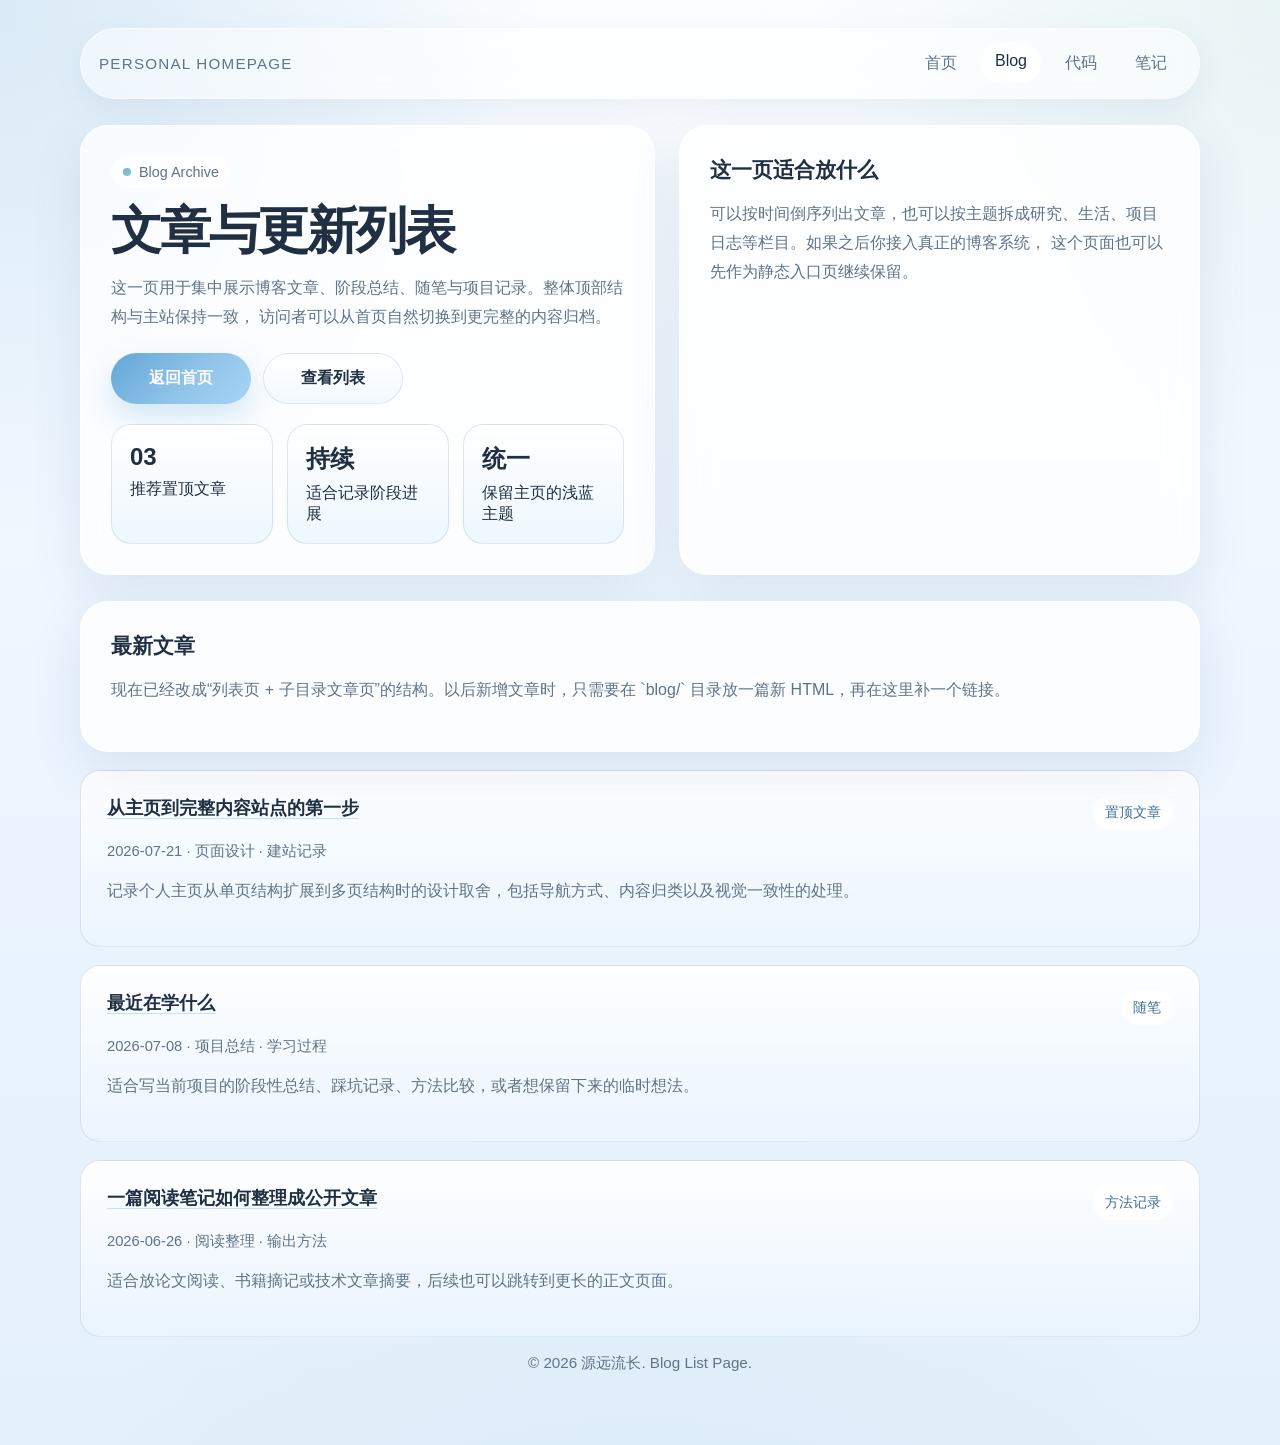
==== blog.html @ 057f9402 "模块加载" ====
<!doctype html>
<html lang="zh-CN">
<head>
  <meta charset="UTF-8">
  <meta name="viewport" content="width=device-width, initial-scale=1.0">
  <title>Blog | 源远流长</title>
  <style>
    :root {
      --bg: #eef6ff;
      --bg-soft: #f7fbff;
      --panel: rgba(255, 255, 255, 0.78);
      --panel-strong: rgba(255, 255, 255, 0.92);
      --text: #203042;
      --muted: #607387;
      --line: rgba(75, 112, 146, 0.16);
      --accent: #6eaedb;
      --accent-2: #95c8c6;
      --accent-3: #b7d9f4;
      --shadow: 0 18px 50px rgba(70, 103, 136, 0.12);
      --radius-xl: 28px;
      --radius-lg: 20px;
      --content-width: 1120px;
    }

    * { box-sizing: border-box; }
    body {
      margin: 0;
      font-family: "Segoe UI", "PingFang SC", "Hiragino Sans GB", "Microsoft YaHei", sans-serif;
      color: var(--text);
      background:
        radial-gradient(circle at top left, rgba(110, 174, 219, 0.24), transparent 28%),
        radial-gradient(circle at top right, rgba(149, 200, 198, 0.18), transparent 24%),
        radial-gradient(circle at 50% 120%, rgba(183, 217, 244, 0.24), transparent 34%),
        linear-gradient(180deg, #fbfdff 0%, #eef6ff 42%, #e4f0fb 100%);
      min-height: 100vh;
    }
    a { color: inherit; text-decoration: none; }
    .page {
      width: min(calc(100% - 32px), var(--content-width));
      margin: 0 auto;
      padding: 28px 0 56px;
    }
    .topbar {
      display: flex;
      align-items: center;
      justify-content: space-between;
      gap: 16px;
      margin-bottom: 26px;
      padding: 14px 18px;
      background: rgba(255, 255, 255, 0.5);
      border: 1px solid rgba(255, 255, 255, 0.55);
      border-radius: 999px;
      backdrop-filter: blur(14px);
      box-shadow: 0 10px 30px rgba(70, 103, 136, 0.08);
    }
    .brand {
      font-size: 0.95rem;
      letter-spacing: 0.08em;
      text-transform: uppercase;
      color: var(--muted);
    }
    .nav {
      display: flex;
      gap: 10px;
      flex-wrap: wrap;
    }
    .nav a {
      padding: 10px 14px;
      border-radius: 999px;
      color: var(--muted);
      transition: background-color 0.2s ease, color 0.2s ease, transform 0.2s ease;
    }
    .nav a:hover,
    .nav a.is-active {
      background: rgba(255, 255, 255, 0.78);
      color: var(--text);
      transform: translateY(-1px);
    }
    .card {
      background: var(--panel);
      border: 1px solid rgba(255, 255, 255, 0.72);
      border-radius: var(--radius-xl);
      box-shadow: var(--shadow);
      backdrop-filter: blur(16px);
    }
    .hero {
      display: grid;
      grid-template-columns: 1.05fr 0.95fr;
      gap: 24px;
      margin-bottom: 26px;
    }
    .intro,
    .panel {
      padding: 30px;
    }
    .eyebrow {
      display: inline-flex;
      align-items: center;
      gap: 8px;
      padding: 8px 12px;
      margin-bottom: 16px;
      border-radius: 999px;
      background: rgba(255, 255, 255, 0.68);
      color: var(--muted);
      font-size: 0.9rem;
    }
    .eyebrow::before {
      content: "";
      width: 8px;
      height: 8px;
      border-radius: 50%;
      background: linear-gradient(135deg, var(--accent), var(--accent-2));
    }
    h1 {
      margin: 0 0 12px;
      font-size: clamp(2rem, 4vw, 3.4rem);
      line-height: 1.05;
      letter-spacing: -0.04em;
    }
    .lead,
    .panel-text,
    .entry-meta,
    .entry-desc,
    .footer {
      color: var(--muted);
    }
    .lead,
    .panel-text,
    .entry-desc {
      line-height: 1.8;
    }
    .button-row {
      display: flex;
      gap: 12px;
      flex-wrap: wrap;
      margin-top: 22px;
    }
    .button {
      display: inline-flex;
      align-items: center;
      justify-content: center;
      min-width: 140px;
      padding: 14px 18px;
      border-radius: 999px;
      font-weight: 600;
      transition: transform 0.2s ease, box-shadow 0.2s ease;
    }
    .button:hover { transform: translateY(-2px); }
    .button.primary {
      color: #fffaf5;
      background: linear-gradient(135deg, #63a6d7, #8fc3ea 55%, #a8d6f3);
      box-shadow: 0 12px 30px rgba(110, 174, 219, 0.3);
    }
    .button.secondary {
      background: linear-gradient(180deg, rgba(255, 255, 255, 0.9), rgba(240, 248, 255, 0.88));
      border: 1px solid var(--line);
      color: var(--text);
    }
    .stats {
      display: grid;
      grid-template-columns: repeat(3, 1fr);
      gap: 14px;
      margin-top: 20px;
    }
    .stat {
      padding: 18px;
      border-radius: var(--radius-lg);
      background: linear-gradient(180deg, rgba(255, 255, 255, 0.94), rgba(236, 246, 255, 0.9));
      border: 1px solid var(--line);
    }
    .stat strong {
      display: block;
      margin-bottom: 8px;
      font-size: 1.5rem;
    }
    .list-section {
      display: grid;
      gap: 18px;
    }
    .section-title {
      margin: 0 0 4px;
      font-size: 1.3rem;
    }
    .entry-list {
      display: grid;
      gap: 18px;
    }
    .entry {
      padding: 24px 26px;
      border-radius: var(--radius-lg);
      background: linear-gradient(180deg, rgba(255, 255, 255, 0.92), rgba(235, 245, 255, 0.76));
      border: 1px solid var(--line);
      transition: transform 0.2s ease, box-shadow 0.2s ease, border-color 0.2s ease;
    }
    .entry:hover {
      transform: translateY(-3px);
      box-shadow: 0 16px 34px rgba(70, 103, 136, 0.12);
      border-color: rgba(110, 174, 219, 0.28);
    }
    .entry-top {
      display: flex;
      justify-content: space-between;
      gap: 16px;
      align-items: flex-start;
      margin-bottom: 12px;
    }
    .entry h2 {
      margin: 0;
      font-size: 1.15rem;
    }
    .entry h2 a {
      text-decoration: underline;
      text-decoration-color: rgba(110, 174, 219, 0.35);
      text-underline-offset: 4px;
    }
    .tag {
      display: inline-flex;
      padding: 8px 12px;
      border-radius: 999px;
      background: rgba(255, 255, 255, 0.86);
      color: #3f6f95;
      font-size: 0.88rem;
      white-space: nowrap;
    }
    .entry-meta {
      margin-bottom: 10px;
      font-size: 0.92rem;
    }
    .footer {
      margin-top: 16px;
      text-align: center;
      font-size: 0.95rem;
    }
    @media (max-width: 920px) {
      .hero { grid-template-columns: 1fr; }
      .stats { grid-template-columns: 1fr; }
    }
    @media (max-width: 640px) {
      .page { width: min(calc(100% - 20px), var(--content-width)); padding-top: 18px; padding-bottom: 40px; }
      .topbar { border-radius: 28px; padding: 16px; align-items: flex-start; flex-direction: column; }
      .intro, .panel, .entry { padding: 22px; }
      .entry-top { flex-direction: column; }
    }
  </style>
</head>
<body>
  <div class="page">
    <header class="topbar">
      <div class="brand">Personal Homepage</div>
      <nav class="nav">
        <a href="index.html">首页</a>
        <a href="blog.html" class="is-active">Blog</a>
        <a href="code.html">代码</a>
        <a href="notes.html">笔记</a>
      </nav>
    </header>

    <main>
      <section class="hero">
        <div class="card intro">
          <div class="eyebrow">Blog Archive</div>
          <h1>文章与更新列表</h1>
          <p class="lead">
            这一页用于集中展示博客文章、阶段总结、随笔与项目记录。整体顶部结构与主站保持一致，
            访问者可以从首页自然切换到更完整的内容归档。
          </p>
          <div class="button-row">
            <a class="button primary" href="index.html">返回首页</a>
            <a class="button secondary" href="#post-list">查看列表</a>
          </div>
          <div class="stats">
            <div class="stat">
              <strong>03</strong>
              <span>推荐置顶文章</span>
            </div>
            <div class="stat">
              <strong>持续</strong>
              <span>适合记录阶段进展</span>
            </div>
            <div class="stat">
              <strong>统一</strong>
              <span>保留主页的浅蓝主题</span>
            </div>
          </div>
        </div>

        <aside class="card panel">
          <h2 class="section-title">这一页适合放什么</h2>
          <p class="panel-text">
            可以按时间倒序列出文章，也可以按主题拆成研究、生活、项目日志等栏目。如果之后你接入真正的博客系统，
            这个页面也可以先作为静态入口页继续保留。
          </p>
        </aside>
      </section>

      <section class="list-section" id="post-list">
        <div class="card panel">
          <h2 class="section-title">最新文章</h2>
          <p class="panel-text">现在已经改成“列表页 + 子目录文章页”的结构。以后新增文章时，只需要在 `blog/` 目录放一篇新 HTML，再在这里补一个链接。</p>
        </div>

        <div class="entry-list">
          <article class="entry">
            <div class="entry-top">
              <h2><a href="blog/welcome-post.html">从主页到完整内容站点的第一步</a></h2>
              <span class="tag">置顶文章</span>
            </div>
            <div class="entry-meta">2026-07-21 · 页面设计 · 建站记录</div>
            <p class="entry-desc">
              记录个人主页从单页结构扩展到多页结构时的设计取舍，包括导航方式、内容归类以及视觉一致性的处理。
            </p>
          </article>

          <article class="entry">
            <div class="entry-top">
              <h2><a href="blog/study-log.html">最近在学什么</a></h2>
              <span class="tag">随笔</span>
            </div>
            <div class="entry-meta">2026-07-08 · 项目总结 · 学习过程</div>
            <p class="entry-desc">
              适合写当前项目的阶段性总结、踩坑记录、方法比较，或者想保留下来的临时想法。
            </p>
          </article>

          <article class="entry">
            <div class="entry-top">
              <h2><a href="blog/welcome-post.html">一篇阅读笔记如何整理成公开文章</a></h2>
              <span class="tag">方法记录</span>
            </div>
            <div class="entry-meta">2026-06-26 · 阅读整理 · 输出方法</div>
            <p class="entry-desc">
              适合放论文阅读、书籍摘记或技术文章摘要，后续也可以跳转到更长的正文页面。
            </p>
          </article>
        </div>
      </section>
    </main>

    <footer class="footer">
      <p>© 2026 源远流长. Blog List Page.</p>
    </footer>
  </div>
</body>
</html>
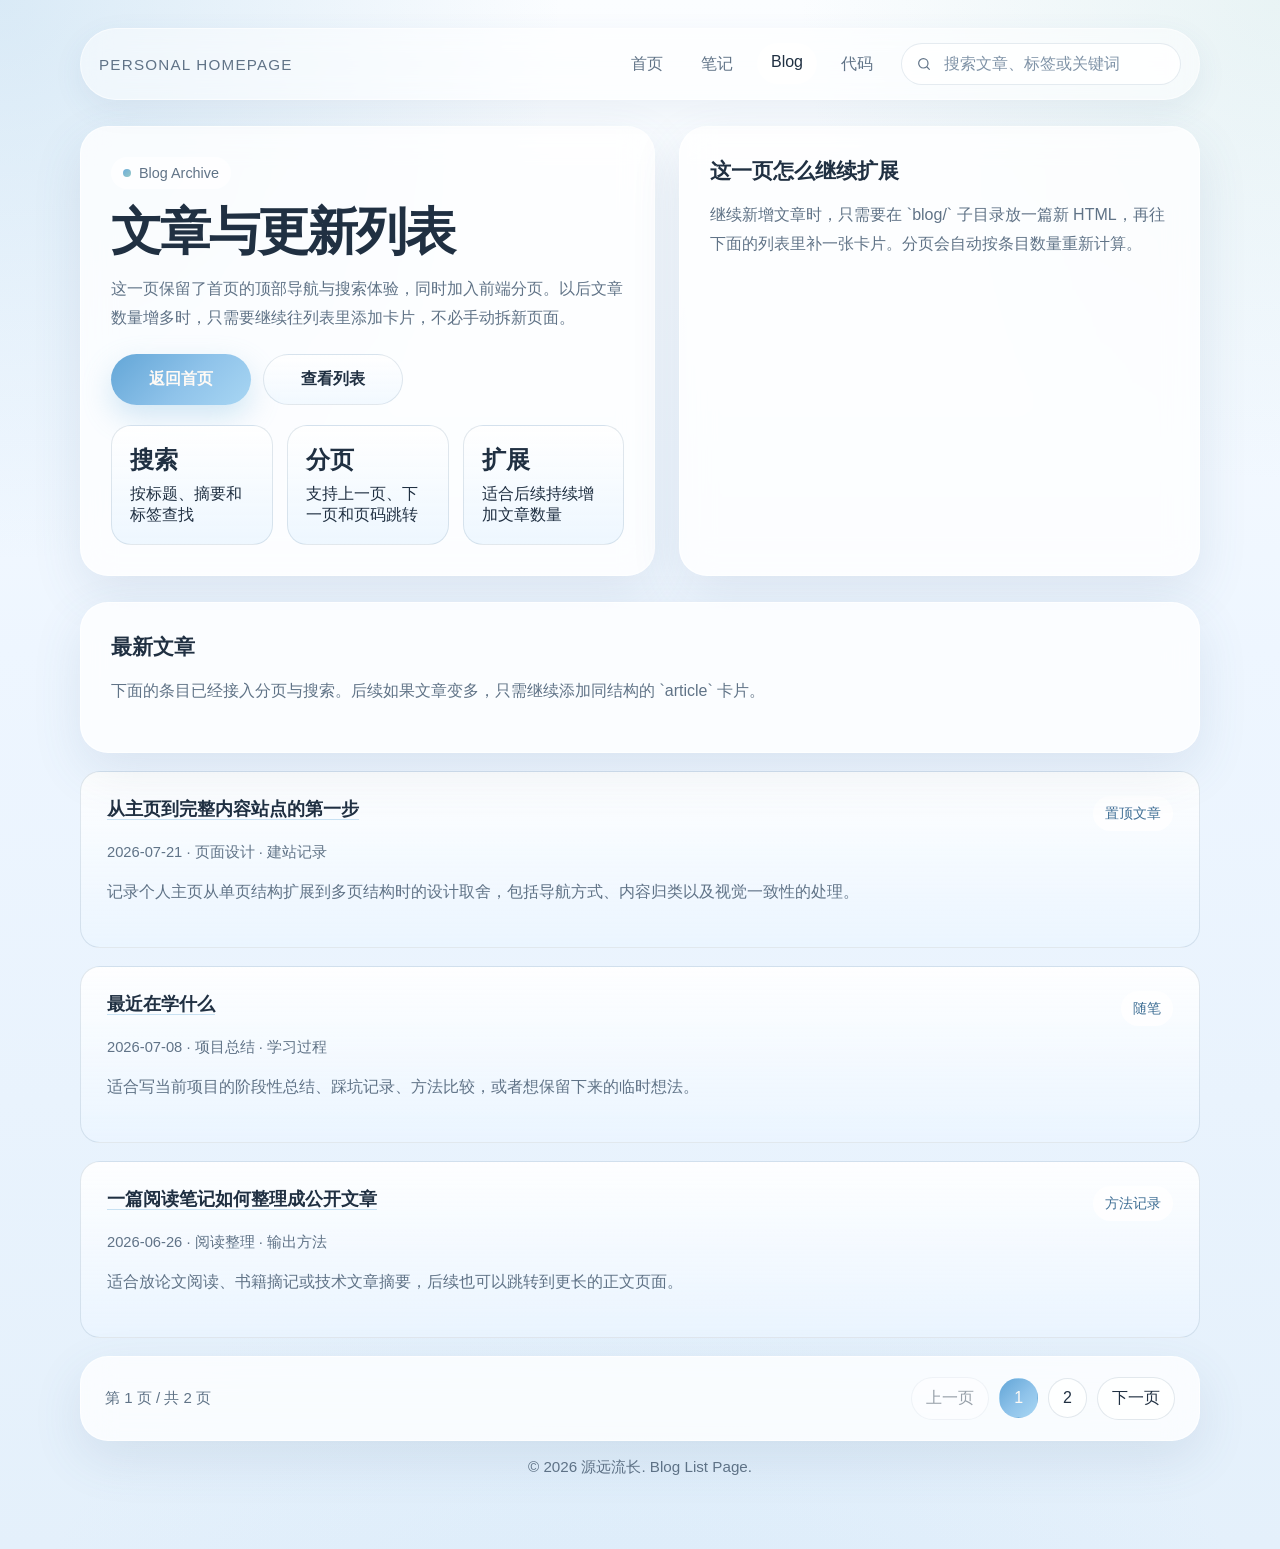
==== commit fdf01a60: "基本架构完成" ====
--- a/blog.html
+++ b/blog.html
@@ -19,10 +19,12 @@
       --shadow: 0 18px 50px rgba(70, 103, 136, 0.12);
       --radius-xl: 28px;
       --radius-lg: 20px;
+      --radius-md: 14px;
       --content-width: 1120px;
     }
 
     * { box-sizing: border-box; }
+
     body {
       margin: 0;
       font-family: "Segoe UI", "PingFang SC", "Hiragino Sans GB", "Microsoft YaHei", sans-serif;
@@ -34,13 +36,22 @@
         linear-gradient(180deg, #fbfdff 0%, #eef6ff 42%, #e4f0fb 100%);
       min-height: 100vh;
     }
-    a { color: inherit; text-decoration: none; }
+
+    a {
+      color: inherit;
+      text-decoration: none;
+    }
+
     .page {
       width: min(calc(100% - 32px), var(--content-width));
       margin: 0 auto;
       padding: 28px 0 56px;
     }
+
     .topbar {
+      position: relative;
+      z-index: 1000;
+      isolation: isolate;
       display: flex;
       align-items: center;
       justify-content: space-between;
@@ -53,29 +64,137 @@
       backdrop-filter: blur(14px);
       box-shadow: 0 10px 30px rgba(70, 103, 136, 0.08);
     }
+
+    .topbar-right {
+      display: flex;
+      align-items: center;
+      justify-content: flex-end;
+      gap: 14px;
+      flex: 1;
+    }
+
     .brand {
       font-size: 0.95rem;
       letter-spacing: 0.08em;
       text-transform: uppercase;
       color: var(--muted);
     }
+
     .nav {
       display: flex;
       gap: 10px;
       flex-wrap: wrap;
     }
+
     .nav a {
       padding: 10px 14px;
       border-radius: 999px;
       color: var(--muted);
       transition: background-color 0.2s ease, color 0.2s ease, transform 0.2s ease;
     }
+
     .nav a:hover,
     .nav a.is-active {
-      background: rgba(255, 255, 255, 0.78);
+      background: rgba(255, 255, 255, 0.72);
       color: var(--text);
       transform: translateY(-1px);
     }
+
+    .search-shell {
+      position: relative;
+      z-index: 1001;
+      width: min(280px, 100%);
+      flex: 0 1 280px;
+    }
+
+    .search-box {
+      display: flex;
+      align-items: center;
+      gap: 10px;
+      width: 100%;
+      padding: 10px 14px;
+      border-radius: 999px;
+      background: rgba(255, 255, 255, 0.82);
+      border: 1px solid rgba(75, 112, 146, 0.14);
+      box-shadow: inset 0 1px 0 rgba(255, 255, 255, 0.7);
+    }
+
+    .search-box svg {
+      width: 16px;
+      height: 16px;
+      color: var(--muted);
+      flex: 0 0 16px;
+    }
+
+    .search-input {
+      width: 100%;
+      border: 0;
+      outline: 0;
+      background: transparent;
+      color: var(--text);
+      font: inherit;
+    }
+
+    .search-input::placeholder {
+      color: #7f93a7;
+    }
+
+    .search-results {
+      position: absolute;
+      top: calc(100% + 10px);
+      right: 0;
+      width: 100%;
+      display: none;
+      padding: 10px;
+      border-radius: 20px;
+      background: rgba(255, 255, 255, 0.95);
+      border: 1px solid rgba(75, 112, 146, 0.14);
+      box-shadow: 0 18px 40px rgba(70, 103, 136, 0.14);
+      backdrop-filter: blur(18px);
+      z-index: 1002;
+    }
+
+    .search-results.is-visible {
+      display: grid;
+      gap: 8px;
+    }
+
+    .search-result-item {
+      display: block;
+      padding: 12px 14px;
+      border-radius: 16px;
+      background: linear-gradient(180deg, rgba(246, 250, 255, 0.96), rgba(235, 245, 255, 0.88));
+      border: 1px solid transparent;
+      transition: transform 0.2s ease, border-color 0.2s ease, box-shadow 0.2s ease;
+    }
+
+    .search-result-item:hover {
+      transform: translateY(-1px);
+      border-color: rgba(110, 174, 219, 0.28);
+      box-shadow: 0 12px 24px rgba(70, 103, 136, 0.1);
+    }
+
+    .search-result-title {
+      display: block;
+      margin-bottom: 4px;
+      font-weight: 600;
+    }
+
+    .search-result-text {
+      display: block;
+      color: var(--muted);
+      font-size: 0.9rem;
+      line-height: 1.6;
+    }
+
+    .search-empty {
+      padding: 12px 14px;
+      border-radius: 16px;
+      color: var(--muted);
+      background: rgba(244, 249, 255, 0.88);
+      font-size: 0.92rem;
+    }
+
     .card {
       background: var(--panel);
       border: 1px solid rgba(255, 255, 255, 0.72);
@@ -83,16 +202,19 @@
       box-shadow: var(--shadow);
       backdrop-filter: blur(16px);
     }
+
     .hero {
       display: grid;
       grid-template-columns: 1.05fr 0.95fr;
       gap: 24px;
       margin-bottom: 26px;
     }
+
     .intro,
     .panel {
       padding: 30px;
     }
+
     .eyebrow {
       display: inline-flex;
       align-items: center;
@@ -104,6 +226,7 @@
       color: var(--muted);
       font-size: 0.9rem;
     }
+
     .eyebrow::before {
       content: "";
       width: 8px;
@@ -111,30 +234,36 @@
       border-radius: 50%;
       background: linear-gradient(135deg, var(--accent), var(--accent-2));
     }
+
     h1 {
       margin: 0 0 12px;
       font-size: clamp(2rem, 4vw, 3.4rem);
       line-height: 1.05;
       letter-spacing: -0.04em;
     }
+
     .lead,
     .panel-text,
     .entry-meta,
     .entry-desc,
-    .footer {
+    .footer,
+    .page-status {
       color: var(--muted);
     }
+
     .lead,
     .panel-text,
     .entry-desc {
       line-height: 1.8;
     }
+
     .button-row {
       display: flex;
       gap: 12px;
       flex-wrap: wrap;
       margin-top: 22px;
     }
+
     .button {
       display: inline-flex;
       align-items: center;
@@ -145,46 +274,58 @@
       font-weight: 600;
       transition: transform 0.2s ease, box-shadow 0.2s ease;
     }
-    .button:hover { transform: translateY(-2px); }
+
+    .button:hover {
+      transform: translateY(-2px);
+    }
+
     .button.primary {
       color: #fffaf5;
       background: linear-gradient(135deg, #63a6d7, #8fc3ea 55%, #a8d6f3);
       box-shadow: 0 12px 30px rgba(110, 174, 219, 0.3);
     }
+
     .button.secondary {
       background: linear-gradient(180deg, rgba(255, 255, 255, 0.9), rgba(240, 248, 255, 0.88));
       border: 1px solid var(--line);
       color: var(--text);
     }
+
     .stats {
       display: grid;
       grid-template-columns: repeat(3, 1fr);
       gap: 14px;
       margin-top: 20px;
     }
+
     .stat {
       padding: 18px;
       border-radius: var(--radius-lg);
       background: linear-gradient(180deg, rgba(255, 255, 255, 0.94), rgba(236, 246, 255, 0.9));
       border: 1px solid var(--line);
     }
+
     .stat strong {
       display: block;
       margin-bottom: 8px;
       font-size: 1.5rem;
     }
+
     .list-section {
       display: grid;
       gap: 18px;
     }
+
     .section-title {
       margin: 0 0 4px;
       font-size: 1.3rem;
     }
+
     .entry-list {
       display: grid;
       gap: 18px;
     }
+
     .entry {
       padding: 24px 26px;
       border-radius: var(--radius-lg);
@@ -192,11 +333,13 @@
       border: 1px solid var(--line);
       transition: transform 0.2s ease, box-shadow 0.2s ease, border-color 0.2s ease;
     }
+
     .entry:hover {
       transform: translateY(-3px);
       box-shadow: 0 16px 34px rgba(70, 103, 136, 0.12);
       border-color: rgba(110, 174, 219, 0.28);
     }
+
     .entry-top {
       display: flex;
       justify-content: space-between;
@@ -204,15 +347,18 @@
       align-items: flex-start;
       margin-bottom: 12px;
     }
+
     .entry h2 {
       margin: 0;
       font-size: 1.15rem;
     }
+
     .entry h2 a {
       text-decoration: underline;
       text-decoration-color: rgba(110, 174, 219, 0.35);
       text-underline-offset: 4px;
     }
+
     .tag {
       display: inline-flex;
       padding: 8px 12px;
@@ -222,24 +368,124 @@
       font-size: 0.88rem;
       white-space: nowrap;
     }
+
     .entry-meta {
       margin-bottom: 10px;
       font-size: 0.92rem;
     }
+
+    .pagination {
+      display: flex;
+      align-items: center;
+      justify-content: space-between;
+      gap: 16px;
+      padding: 20px 24px;
+      flex-wrap: wrap;
+    }
+
+    .pagination-controls {
+      display: flex;
+      gap: 10px;
+      align-items: center;
+      flex-wrap: wrap;
+    }
+
+    .page-chip,
+    .page-next {
+      border: 1px solid var(--line);
+      background: rgba(255, 255, 255, 0.84);
+      color: var(--text);
+      padding: 10px 14px;
+      border-radius: 999px;
+      cursor: pointer;
+      font: inherit;
+      transition: transform 0.2s ease, box-shadow 0.2s ease, background-color 0.2s ease;
+    }
+
+    .page-chip:hover,
+    .page-next:hover {
+      transform: translateY(-1px);
+      box-shadow: 0 10px 24px rgba(70, 103, 136, 0.1);
+    }
+
+    .page-chip.is-active {
+      background: linear-gradient(135deg, #63a6d7, #8fc3ea 55%, #a8d6f3);
+      color: #fffaf5;
+      border-color: transparent;
+    }
+
+    .page-chip:disabled,
+    .page-next:disabled {
+      opacity: 0.45;
+      cursor: not-allowed;
+      transform: none;
+      box-shadow: none;
+    }
+
+    .page-status {
+      font-size: 0.94rem;
+    }
+
+    .search-target.is-highlighted {
+      scroll-margin-top: 96px;
+      box-shadow: 0 0 0 2px rgba(110, 174, 219, 0.25), var(--shadow);
+      transition: box-shadow 0.25s ease;
+    }
+
     .footer {
       margin-top: 16px;
       text-align: center;
       font-size: 0.95rem;
     }
-    @media (max-width: 920px) {
-      .hero { grid-template-columns: 1fr; }
-      .stats { grid-template-columns: 1fr; }
-    }
+
+    @media (max-width: 980px) {
+      .hero {
+        grid-template-columns: 1fr;
+      }
+
+      .stats {
+        grid-template-columns: 1fr;
+      }
+
+      .topbar-right {
+        width: 100%;
+        flex-direction: column;
+        align-items: stretch;
+      }
+
+      .search-shell {
+        width: 100%;
+        flex-basis: auto;
+      }
+    }
+
     @media (max-width: 640px) {
-      .page { width: min(calc(100% - 20px), var(--content-width)); padding-top: 18px; padding-bottom: 40px; }
-      .topbar { border-radius: 28px; padding: 16px; align-items: flex-start; flex-direction: column; }
-      .intro, .panel, .entry { padding: 22px; }
-      .entry-top { flex-direction: column; }
+      .page {
+        width: min(calc(100% - 20px), var(--content-width));
+        padding-top: 18px;
+        padding-bottom: 40px;
+      }
+
+      .topbar {
+        border-radius: 28px;
+        padding: 16px;
+        align-items: flex-start;
+        flex-direction: column;
+      }
+
+      .intro,
+      .panel,
+      .entry {
+        padding: 22px;
+      }
+
+      .entry-top {
+        flex-direction: column;
+      }
+
+      .pagination {
+        padding: 18px 20px;
+      }
     }
   </style>
 </head>
@@ -247,22 +493,33 @@
   <div class="page">
     <header class="topbar">
       <div class="brand">Personal Homepage</div>
-      <nav class="nav">
-        <a href="index.html">首页</a>
-        <a href="blog.html" class="is-active">Blog</a>
-        <a href="code.html">代码</a>
-        <a href="notes.html">笔记</a>
-      </nav>
+      <div class="topbar-right">
+        <nav class="nav">
+          <a href="index.html">首页</a>
+          <a href="notes.html">笔记</a>
+          <a href="blog.html" class="is-active">Blog</a>
+          <a href="code.html">代码</a>
+        </nav>
+        <div class="search-shell">
+          <label class="search-box" for="site-search">
+            <svg viewBox="0 0 24 24" aria-hidden="true" fill="none" stroke="currentColor" stroke-width="1.8" stroke-linecap="round" stroke-linejoin="round">
+              <circle cx="11" cy="11" r="7"></circle>
+              <path d="m20 20-3.5-3.5"></path>
+            </svg>
+            <input class="search-input" id="site-search" type="search" placeholder="搜索文章、标签或关键词">
+          </label>
+          <div class="search-results" id="search-results" aria-live="polite"></div>
+        </div>
+      </div>
     </header>
 
     <main>
       <section class="hero">
-        <div class="card intro">
+        <div class="card intro search-target" id="blog-overview" data-search-title="Blog 概览" data-search-text="博客 概览 文章 归档 分类 导航">
           <div class="eyebrow">Blog Archive</div>
           <h1>文章与更新列表</h1>
           <p class="lead">
-            这一页用于集中展示博客文章、阶段总结、随笔与项目记录。整体顶部结构与主站保持一致，
-            访问者可以从首页自然切换到更完整的内容归档。
+            这一页保留了首页的顶部导航与搜索体验，同时加入前端分页。以后文章数量增多时，只需要继续往列表里添加卡片，不必手动拆新页面。
           </p>
           <div class="button-row">
             <a class="button primary" href="index.html">返回首页</a>
@@ -270,37 +527,36 @@
           </div>
           <div class="stats">
             <div class="stat">
-              <strong>03</strong>
-              <span>推荐置顶文章</span>
+              <strong>搜索</strong>
+              <span>按标题、摘要和标签查找</span>
             </div>
             <div class="stat">
-              <strong>持续</strong>
-              <span>适合记录阶段进展</span>
+              <strong>分页</strong>
+              <span>支持上一页、下一页和页码跳转</span>
             </div>
             <div class="stat">
-              <strong>统一</strong>
-              <span>保留主页的浅蓝主题</span>
+              <strong>扩展</strong>
+              <span>适合后续持续增加文章数量</span>
             </div>
           </div>
         </div>
 
-        <aside class="card panel">
-          <h2 class="section-title">这一页适合放什么</h2>
+        <aside class="card panel search-target" id="blog-guide" data-search-title="Blog 使用说明" data-search-text="博客 使用说明 添加文章 子目录 blog">
+          <h2 class="section-title">这一页怎么继续扩展</h2>
           <p class="panel-text">
-            可以按时间倒序列出文章，也可以按主题拆成研究、生活、项目日志等栏目。如果之后你接入真正的博客系统，
-            这个页面也可以先作为静态入口页继续保留。
+            继续新增文章时，只需要在 `blog/` 子目录放一篇新 HTML，再往下面的列表里补一张卡片。分页会自动按条目数量重新计算。
           </p>
         </aside>
       </section>
 
       <section class="list-section" id="post-list">
-        <div class="card panel">
+        <div class="card panel search-target" id="post-archive" data-search-title="Blog 文章列表" data-search-text="文章列表 blog posts archive">
           <h2 class="section-title">最新文章</h2>
-          <p class="panel-text">现在已经改成“列表页 + 子目录文章页”的结构。以后新增文章时，只需要在 `blog/` 目录放一篇新 HTML，再在这里补一个链接。</p>
+          <p class="panel-text">下面的条目已经接入分页与搜索。后续如果文章变多，只需继续添加同结构的 `article` 卡片。</p>
         </div>
 
-        <div class="entry-list">
-          <article class="entry">
+        <div class="entry-list" id="paginated-list">
+          <article class="entry search-target" data-page-item data-search-title="从主页到完整内容站点的第一步" data-search-text="建站记录 页面设计 多页面结构 blog 文章" data-search-link="blog/welcome-post.html">
             <div class="entry-top">
               <h2><a href="blog/welcome-post.html">从主页到完整内容站点的第一步</a></h2>
               <span class="tag">置顶文章</span>
@@ -311,7 +567,7 @@
             </p>
           </article>
 
-          <article class="entry">
+          <article class="entry search-target" data-page-item data-search-title="最近在学什么" data-search-text="学习过程 随笔 项目总结 blog 文章" data-search-link="blog/study-log.html">
             <div class="entry-top">
               <h2><a href="blog/study-log.html">最近在学什么</a></h2>
               <span class="tag">随笔</span>
@@ -322,7 +578,7 @@
             </p>
           </article>
 
-          <article class="entry">
+          <article class="entry search-target" data-page-item data-search-title="一篇阅读笔记如何整理成公开文章" data-search-text="阅读整理 输出方法 公开文章 blog 笔记" data-search-link="blog/welcome-post.html">
             <div class="entry-top">
               <h2><a href="blog/welcome-post.html">一篇阅读笔记如何整理成公开文章</a></h2>
               <span class="tag">方法记录</span>
@@ -332,6 +588,37 @@
               适合放论文阅读、书籍摘记或技术文章摘要，后续也可以跳转到更长的正文页面。
             </p>
           </article>
+
+          <article class="entry search-target" data-page-item data-search-title="博客结构维护清单" data-search-text="博客结构 维护清单 页面组织 列表归档" data-search-link="blog/study-log.html">
+            <div class="entry-top">
+              <h2><a href="blog/study-log.html">博客结构维护清单</a></h2>
+              <span class="tag">维护</span>
+            </div>
+            <div class="entry-meta">2026-06-12 · 归档维护 · 结构整理</div>
+            <p class="entry-desc">
+              适合记录目录约定、命名方式和文章更新流程，方便你以后维护越来越多的页面内容。
+            </p>
+          </article>
+
+          <article class="entry search-target" data-page-item data-search-title="阶段性输出如何整理成 Blog" data-search-text="阶段总结 输出 blog 列表 摘要" data-search-link="blog/welcome-post.html">
+            <div class="entry-top">
+              <h2><a href="blog/welcome-post.html">阶段性输出如何整理成 Blog</a></h2>
+              <span class="tag">整理方法</span>
+            </div>
+            <div class="entry-meta">2026-05-28 · 经验整理 · 输出习惯</div>
+            <p class="entry-desc">
+              当内容越来越多时，先写摘要、再补正文链接，会让归档页可读性更稳定，也更适合搜索定位。
+            </p>
+          </article>
+        </div>
+
+        <div class="card pagination" id="pagination">
+          <div class="page-status" id="page-status">第 1 页</div>
+          <div class="pagination-controls">
+            <button class="page-next" id="prev-page" type="button">上一页</button>
+            <div id="page-numbers" class="pagination-controls"></div>
+            <button class="page-next" id="next-page" type="button">下一页</button>
+          </div>
         </div>
       </section>
     </main>
@@ -340,5 +627,135 @@
       <p>© 2026 源远流长. Blog List Page.</p>
     </footer>
   </div>
+
+  <script>
+    const searchInput = document.getElementById("site-search");
+    const searchResults = document.getElementById("search-results");
+    const searchTargets = Array.from(document.querySelectorAll("[data-search-title]"));
+
+    function clearHighlights() {
+      document.querySelectorAll(".search-target.is-highlighted").forEach((item) => {
+        item.classList.remove("is-highlighted");
+      });
+    }
+
+    function openSearchResults(items, keyword) {
+      if (!keyword) {
+        searchResults.classList.remove("is-visible");
+        searchResults.innerHTML = "";
+        return;
+      }
+
+      if (!items.length) {
+        searchResults.innerHTML = '<div class="search-empty">没有找到相关内容，可以试试“文章”“归档”“整理”等关键词。</div>';
+        searchResults.classList.add("is-visible");
+        return;
+      }
+
+      searchResults.innerHTML = items.map((item) => `
+        <a class="search-result-item" href="${item.link || `#${item.id}`}" data-target="${item.id || ""}" data-link="${item.link || ""}">
+          <span class="search-result-title">${item.title}</span>
+          <span class="search-result-text">${item.text}</span>
+        </a>
+      `).join("");
+      searchResults.classList.add("is-visible");
+    }
+
+    const searchIndex = searchTargets.map((node, index) => ({
+      id: node.id || `search-item-${index}`,
+      title: node.dataset.searchTitle || "页面内容",
+      text: node.dataset.searchText || node.textContent.replace(/\s+/g, " ").trim().slice(0, 80),
+      link: node.dataset.searchLink || "",
+      node
+    }));
+
+    if (searchInput && searchResults) {
+      searchInput.addEventListener("input", (event) => {
+        const keyword = event.target.value.trim().toLowerCase();
+        clearHighlights();
+
+        if (!keyword) {
+          openSearchResults([], "");
+          return;
+        }
+
+        const matches = searchIndex.filter((item) => {
+          const haystack = `${item.title} ${item.text}`.toLowerCase();
+          return haystack.includes(keyword);
+        }).slice(0, 8);
+
+        openSearchResults(matches, keyword);
+      });
+
+      searchResults.addEventListener("click", (event) => {
+        const target = event.target.closest(".search-result-item");
+        if (!target) return;
+
+        const href = target.getAttribute("data-link");
+        if (href) {
+          return;
+        }
+
+        event.preventDefault();
+        const id = target.dataset.target;
+        const node = document.getElementById(id);
+        if (!node) return;
+
+        clearHighlights();
+        node.classList.add("is-highlighted");
+        node.scrollIntoView({ behavior: "smooth", block: "start" });
+        searchResults.classList.remove("is-visible");
+
+        window.setTimeout(() => {
+          node.classList.remove("is-highlighted");
+        }, 2200);
+      });
+
+      document.addEventListener("click", (event) => {
+        if (!event.target.closest(".search-shell")) {
+          searchResults.classList.remove("is-visible");
+        }
+      });
+    }
+
+    const itemsPerPage = 3;
+    const pageItems = Array.from(document.querySelectorAll("[data-page-item]"));
+    const prevPageButton = document.getElementById("prev-page");
+    const nextPageButton = document.getElementById("next-page");
+    const pageNumbers = document.getElementById("page-numbers");
+    const pageStatus = document.getElementById("page-status");
+    let currentPage = 1;
+    const totalPages = Math.max(1, Math.ceil(pageItems.length / itemsPerPage));
+
+    function renderPage(page) {
+      currentPage = Math.min(Math.max(page, 1), totalPages);
+
+      pageItems.forEach((item, index) => {
+        const start = (currentPage - 1) * itemsPerPage;
+        const end = start + itemsPerPage;
+        item.style.display = index >= start && index < end ? "" : "none";
+      });
+
+      pageNumbers.innerHTML = "";
+      for (let i = 1; i <= totalPages; i += 1) {
+        const button = document.createElement("button");
+        button.type = "button";
+        button.className = `page-chip${i === currentPage ? " is-active" : ""}`;
+        button.textContent = i;
+        button.addEventListener("click", () => renderPage(i));
+        pageNumbers.appendChild(button);
+      }
+
+      prevPageButton.disabled = currentPage === 1;
+      nextPageButton.disabled = currentPage === totalPages;
+      pageStatus.textContent = `第 ${currentPage} 页 / 共 ${totalPages} 页`;
+    }
+
+    if (prevPageButton && nextPageButton && pageNumbers && pageStatus) {
+      prevPageButton.addEventListener("click", () => renderPage(currentPage - 1));
+      nextPageButton.addEventListener("click", () => renderPage(currentPage + 1));
+      renderPage(1);
+    }
+  </script>
 </body>
 </html>
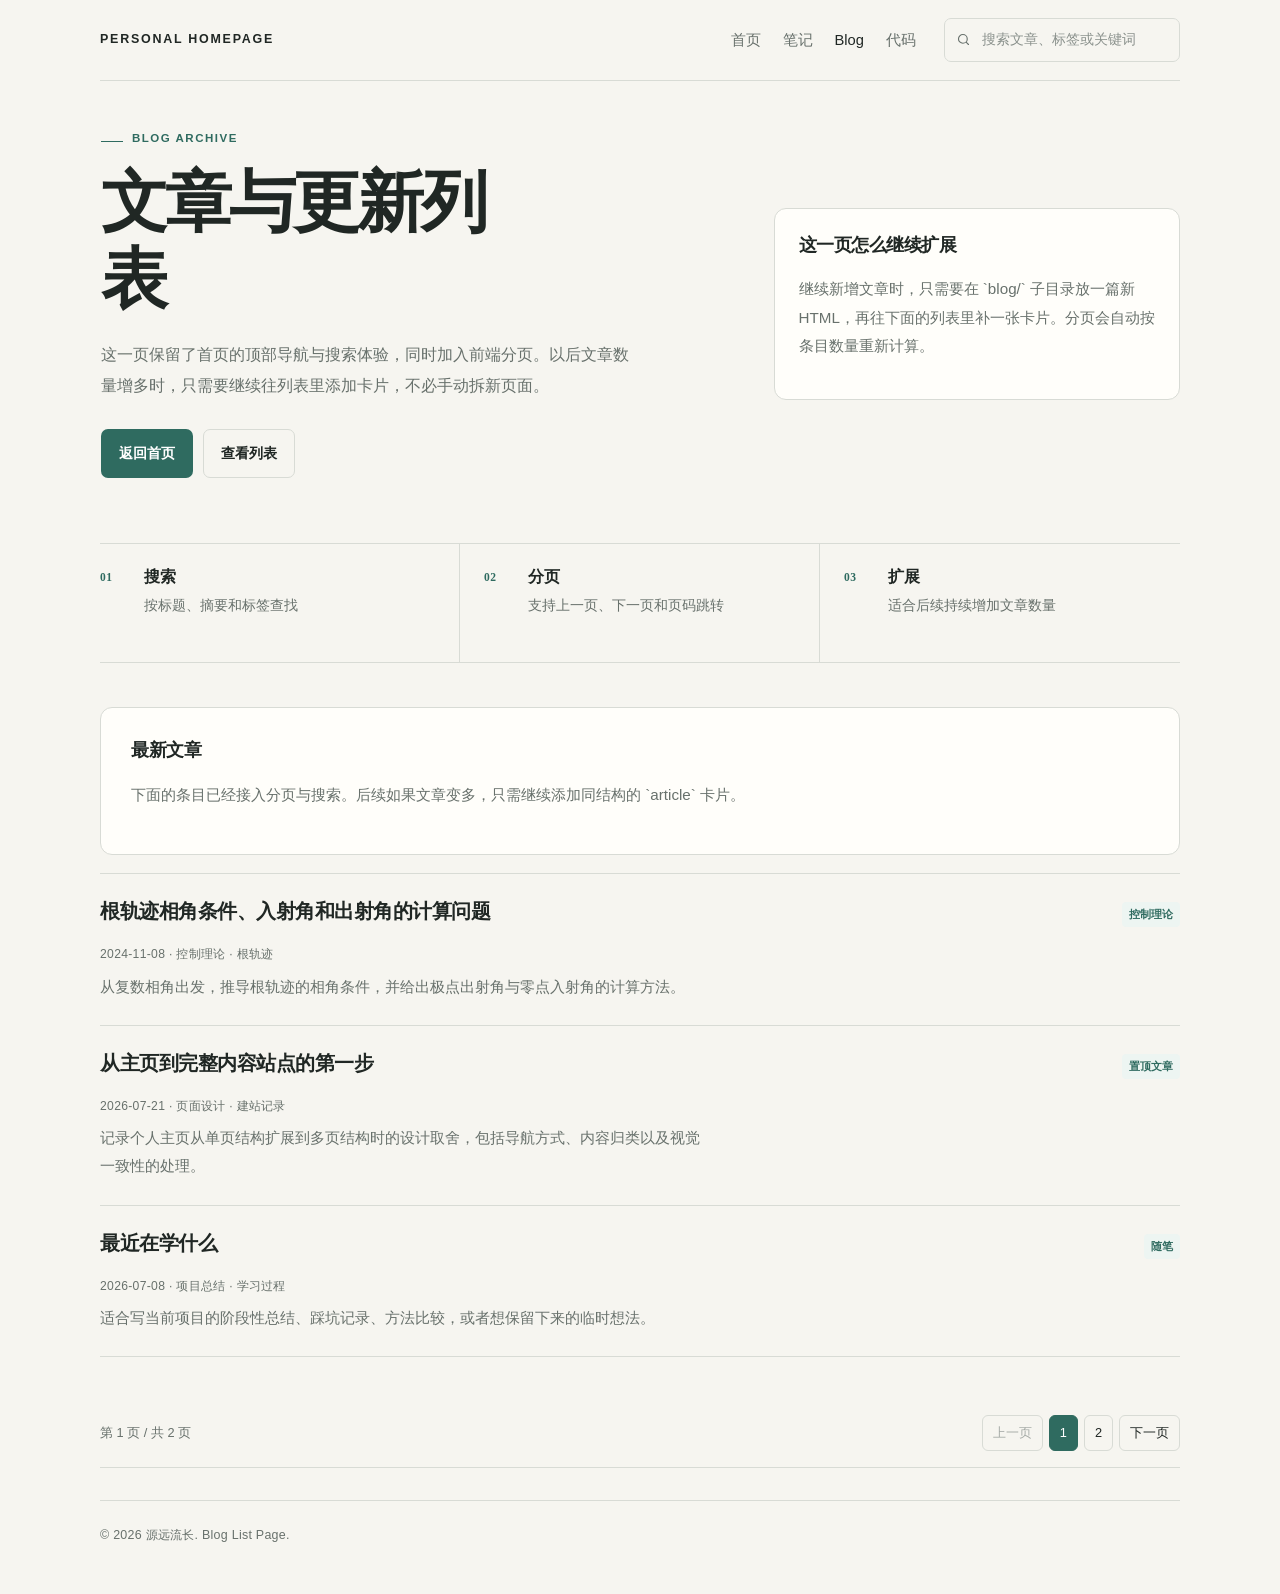
==== commit a255d3cb: "feat: redesign site and add control theory article" ====
--- a/blog.html
+++ b/blog.html
@@ -488,6 +488,7 @@
       }
     }
   </style>
+  <link rel="stylesheet" href="simple.css?v=20261027-16">
 </head>
 <body>
   <div class="page">
@@ -525,20 +526,6 @@
             <a class="button primary" href="index.html">返回首页</a>
             <a class="button secondary" href="#post-list">查看列表</a>
           </div>
-          <div class="stats">
-            <div class="stat">
-              <strong>搜索</strong>
-              <span>按标题、摘要和标签查找</span>
-            </div>
-            <div class="stat">
-              <strong>分页</strong>
-              <span>支持上一页、下一页和页码跳转</span>
-            </div>
-            <div class="stat">
-              <strong>扩展</strong>
-              <span>适合后续持续增加文章数量</span>
-            </div>
-          </div>
         </div>
 
         <aside class="card panel search-target" id="blog-guide" data-search-title="Blog 使用说明" data-search-text="博客 使用说明 添加文章 子目录 blog">
@@ -549,6 +536,30 @@
         </aside>
       </section>
 
+      <section class="stats" aria-label="博客功能">
+        <div class="stat">
+          <span class="stat-index" aria-hidden="true">01</span>
+          <div class="stat-copy">
+            <strong>搜索</strong>
+            <span>按标题、摘要和标签查找</span>
+          </div>
+        </div>
+        <div class="stat">
+          <span class="stat-index" aria-hidden="true">02</span>
+          <div class="stat-copy">
+            <strong>分页</strong>
+            <span>支持上一页、下一页和页码跳转</span>
+          </div>
+        </div>
+        <div class="stat">
+          <span class="stat-index" aria-hidden="true">03</span>
+          <div class="stat-copy">
+            <strong>扩展</strong>
+            <span>适合后续持续增加文章数量</span>
+          </div>
+        </div>
+      </section>
+
       <section class="list-section" id="post-list">
         <div class="card panel search-target" id="post-archive" data-search-title="Blog 文章列表" data-search-text="文章列表 blog posts archive">
           <h2 class="section-title">最新文章</h2>
@@ -556,6 +567,17 @@
         </div>
 
         <div class="entry-list" id="paginated-list">
+          <article class="entry search-target" data-page-item data-search-title="根轨迹相角条件、入射角和出射角的计算问题" data-search-text="控制理论 根轨迹 相角条件 入射角 出射角 复数 零点 极点" data-search-link="blog/root-locus-angle-condition.html">
+            <div class="entry-top">
+              <h2><a href="blog/root-locus-angle-condition.html">根轨迹相角条件、入射角和出射角的计算问题</a></h2>
+              <span class="tag">控制理论</span>
+            </div>
+            <div class="entry-meta">2024-11-08 · 控制理论 · 根轨迹</div>
+            <p class="entry-desc">
+              从复数相角出发，推导根轨迹的相角条件，并给出极点出射角与零点入射角的计算方法。
+            </p>
+          </article>
+
           <article class="entry search-target" data-page-item data-search-title="从主页到完整内容站点的第一步" data-search-text="建站记录 页面设计 多页面结构 blog 文章" data-search-link="blog/welcome-post.html">
             <div class="entry-top">
               <h2><a href="blog/welcome-post.html">从主页到完整内容站点的第一步</a></h2>
--- a/simple.css
+++ b/simple.css
@@ -0,0 +1,1701 @@
+/*
+ * Minimal editorial theme
+ * A quieter visual layer shared by every page in the site.
+ */
+
+:root {
+  --bg: #f6f5f0;
+  --bg-soft: #efeee8;
+  --panel: #fffefa;
+  --panel-strong: #fffefa;
+  --text: #202724;
+  --muted: #68716c;
+  --line: #d8dbd5;
+  --accent: #2f6b60;
+  --accent-2: #2f6b60;
+  --accent-3: #dce9e5;
+  --accent-4: #edf5f2;
+  --shadow: none;
+  --radius-xl: 12px;
+  --radius-lg: 10px;
+  --radius-md: 8px;
+  --content-width: 1080px;
+  --serif: "Noto Serif SC", "Songti SC", "STSong", "SimSun", serif;
+  --sans: "Inter", "Segoe UI", "PingFang SC", "Hiragino Sans GB", "Microsoft YaHei", sans-serif;
+}
+
+*,
+*::before,
+*::after {
+  box-sizing: border-box;
+}
+
+html {
+  background: var(--bg);
+  scroll-padding-top: 96px;
+}
+
+body {
+  margin: 0;
+  color: var(--text);
+  background: var(--bg);
+  font-family: var(--sans);
+  line-height: 1.7;
+  text-rendering: optimizeLegibility;
+  -webkit-font-smoothing: antialiased;
+}
+
+a {
+  color: inherit;
+  text-decoration: none;
+}
+
+a:focus-visible,
+button:focus-visible,
+input:focus-visible {
+  outline: 2px solid var(--accent);
+  outline-offset: 3px;
+}
+
+::selection {
+  color: var(--text);
+  background: #cfe2dc;
+}
+
+.page {
+  width: min(calc(100% - 48px), var(--content-width));
+  margin: 0 auto;
+  padding: 0 0 48px;
+}
+
+.topbar {
+  position: sticky;
+  top: 0;
+  z-index: 50;
+  display: flex;
+  align-items: center;
+  justify-content: space-between;
+  gap: 28px;
+  margin: 0 0 48px;
+  padding: 18px 0;
+  background: rgba(246, 245, 240, 0.92);
+  border: 0;
+  border-bottom: 1px solid var(--line);
+  border-radius: 0;
+  box-shadow: none;
+  backdrop-filter: blur(16px);
+}
+
+.brand {
+  flex: 0 0 auto;
+  color: var(--text);
+  font-size: 0.78rem;
+  font-weight: 700;
+  letter-spacing: 0.14em;
+}
+
+.topbar-right {
+  display: flex;
+  align-items: center;
+  justify-content: flex-end;
+  flex: 1;
+  min-width: 0;
+  gap: 28px;
+}
+
+.nav {
+  display: flex;
+  align-items: center;
+  gap: 22px;
+  flex-wrap: nowrap;
+}
+
+.nav a {
+  padding: 6px 0;
+  border-bottom: 0;
+  border-radius: 0;
+  color: var(--muted);
+  font-size: 0.92rem;
+  line-height: 1.4;
+  white-space: nowrap;
+  transition: color 160ms ease;
+}
+
+.nav a:hover,
+.nav a.is-active {
+  color: var(--text);
+  background: transparent;
+  transform: none;
+}
+
+.search-shell {
+  position: relative;
+  z-index: 51;
+  flex: 0 1 236px;
+  flex-basis: 236px;
+  width: min(236px, 100%);
+}
+
+.search-box {
+  display: flex;
+  align-items: center;
+  gap: 9px;
+  width: 100%;
+  padding: 8px 11px;
+  background: transparent;
+  border: 1px solid var(--line);
+  border-radius: 7px;
+  box-shadow: none;
+  transition: border-color 160ms ease, background-color 160ms ease;
+}
+
+.search-box:focus-within {
+  background: var(--panel);
+  border-color: var(--accent);
+}
+
+.search-box svg {
+  width: 15px;
+  height: 15px;
+  flex-basis: 15px;
+  color: var(--muted);
+}
+
+.search-input {
+  width: 100%;
+  min-width: 0;
+  border: 0;
+  outline: 0;
+  background: transparent;
+  color: var(--text);
+  font: inherit;
+  font-size: 0.88rem;
+}
+
+.search-input::placeholder {
+  color: #8a918c;
+}
+
+.search-results {
+  position: absolute;
+  top: calc(100% + 8px);
+  right: 0;
+  z-index: 52;
+  display: none;
+  width: 100%;
+  gap: 0;
+  padding: 6px;
+  background: var(--panel);
+  border: 1px solid var(--line);
+  border-radius: 9px;
+  box-shadow: 0 18px 50px rgba(32, 39, 36, 0.1);
+  backdrop-filter: none;
+}
+
+.search-results.is-visible {
+  display: grid;
+  gap: 0;
+}
+
+.search-result-item {
+  padding: 11px 12px;
+  background: transparent;
+  border: 0;
+  border-radius: 5px;
+  transition: background-color 150ms ease;
+}
+
+.search-result-item:hover {
+  background: var(--accent-4);
+  border-color: transparent;
+  box-shadow: none;
+  transform: none;
+}
+
+.search-result-title {
+  color: var(--text);
+  font-size: 0.9rem;
+  font-weight: 600;
+}
+
+.search-result-text {
+  color: var(--muted);
+  font-size: 0.82rem;
+  line-height: 1.55;
+}
+
+.search-empty {
+  padding: 12px;
+  background: var(--bg-soft);
+  border-radius: 5px;
+  color: var(--muted);
+  font-size: 0.86rem;
+}
+
+.card {
+  background: var(--panel);
+  border: 1px solid var(--line);
+  border-radius: var(--radius-xl);
+  box-shadow: none;
+  backdrop-filter: none;
+}
+
+.card + .card {
+  margin-top: 20px;
+}
+
+.hero > .card + .card,
+.profile-grid > .card + .card {
+  margin-top: 0;
+}
+
+.hero {
+  grid-template-columns: minmax(0, 1.08fr) minmax(280px, 0.72fr);
+  gap: 64px;
+  margin-bottom: 64px;
+  align-items: center;
+}
+
+.hero > .intro,
+.hero > .visual {
+  padding: 0;
+  overflow: visible;
+  background: transparent;
+  border-color: transparent;
+  border-radius: 0;
+  box-shadow: none;
+}
+
+.hero > .panel {
+  padding: 24px;
+  background: var(--panel);
+  border-color: var(--line);
+}
+
+.home-hero {
+  display: grid;
+  grid-template-columns: minmax(0, 1fr) 310px;
+  gap: 72px;
+  align-items: center;
+  margin: 0 0 48px;
+  padding: 18px 0 48px;
+  border-bottom: 1px solid var(--line);
+}
+
+.home-hero h1 {
+  max-width: none;
+  margin-bottom: 26px;
+  font-size: clamp(3rem, 6vw, 5.1rem);
+  line-height: 1.08;
+}
+
+.hero-title-line {
+  display: block;
+  color: var(--accent);
+}
+
+.home-hero .subtitle {
+  max-width: 48ch;
+  margin-bottom: 30px;
+}
+
+.home-hero-aside {
+  padding-left: 32px;
+  border-left: 1px solid var(--line);
+}
+
+.home-aside-label {
+  margin: 0 0 12px;
+  color: var(--muted);
+  font-size: 0.7rem;
+  font-weight: 700;
+  letter-spacing: 0.13em;
+}
+
+.home-hero .meta {
+  display: grid;
+  grid-template-columns: 1fr;
+  gap: 0;
+  margin: 0;
+}
+
+.home-hero .contact-button {
+  min-width: 0;
+  padding: 14px 0;
+  background: transparent;
+  border-width: 1px 0 0;
+  border-color: var(--line);
+  border-radius: 0;
+}
+
+.home-hero .contact-button:last-child {
+  border-bottom: 1px solid var(--line);
+}
+
+.home-hero .contact-button:hover {
+  padding-left: 4px;
+  background: transparent;
+  border-color: var(--line);
+}
+
+.home-hero .contact-icon-wrap {
+  width: 30px;
+  height: 30px;
+  flex-basis: 30px;
+  background: transparent;
+}
+
+.home-hero .contact-text {
+  white-space: normal;
+}
+
+.intro::after {
+  display: none;
+}
+
+.eyebrow {
+  display: flex;
+  gap: 9px;
+  margin: 0 0 18px;
+  padding: 0;
+  background: transparent;
+  color: var(--accent);
+  font-size: 0.72rem;
+  font-weight: 700;
+  letter-spacing: 0.13em;
+  line-height: 1.4;
+  text-transform: uppercase;
+}
+
+.eyebrow::before {
+  width: 22px;
+  height: 1px;
+  margin-top: 0.55em;
+  border-radius: 0;
+  background: var(--accent);
+}
+
+h1,
+.intro > h2 {
+  max-width: 13ch;
+  margin: 0 0 22px;
+  color: var(--text);
+  font-family: var(--serif);
+  font-size: clamp(2.45rem, 5.2vw, 4.2rem);
+  font-weight: 600;
+  line-height: 1.16;
+  letter-spacing: -0.045em;
+}
+
+h2 {
+  color: var(--text);
+  font-weight: 650;
+  line-height: 1.35;
+  letter-spacing: -0.025em;
+}
+
+.subtitle,
+.lead {
+  max-width: 60ch;
+  margin: 0 0 28px;
+  color: var(--muted);
+  font-size: 1rem;
+  line-height: 1.9;
+}
+
+.intro .meta {
+  grid-template-columns: repeat(3, minmax(0, 1fr));
+  gap: 10px;
+  margin-bottom: 24px;
+}
+
+.contact-button {
+  gap: 11px;
+  padding: 13px;
+  background: transparent;
+  border: 1px solid var(--line);
+  border-radius: 8px;
+  box-shadow: none;
+  transition: background-color 160ms ease, border-color 160ms ease;
+}
+
+.contact-button:hover {
+  background: var(--panel);
+  border-color: var(--accent);
+  box-shadow: none;
+  transform: none;
+}
+
+.contact-button::after,
+.social-link::after {
+  display: none;
+}
+
+.contact-icon-wrap {
+  width: 34px;
+  height: 34px;
+  flex-basis: 34px;
+  background: var(--accent-4);
+  border-radius: 6px;
+  color: var(--accent);
+}
+
+.contact-button .button-icon {
+  width: 17px;
+  height: 17px;
+  flex-basis: 17px;
+}
+
+.contact-label {
+  color: var(--muted);
+  font-size: 0.68rem;
+  letter-spacing: 0.11em;
+}
+
+.contact-text {
+  overflow: hidden;
+  font-size: 0.86rem;
+  font-weight: 600;
+  text-overflow: ellipsis;
+  white-space: nowrap;
+}
+
+.actions,
+.button-row {
+  gap: 10px;
+}
+
+.button {
+  min-width: auto;
+  padding: 11px 17px;
+  border: 1px solid transparent;
+  border-radius: 7px;
+  font-size: 0.9rem;
+  font-weight: 600;
+  transition: background-color 160ms ease, border-color 160ms ease, color 160ms ease;
+}
+
+.button:hover {
+  box-shadow: none;
+  transform: none;
+}
+
+.button.primary {
+  color: #fff;
+  background: var(--accent);
+  box-shadow: none;
+}
+
+.button.primary:hover {
+  background: #24564d;
+}
+
+.button.secondary {
+  color: var(--text);
+  background: transparent;
+  border-color: var(--line);
+}
+
+.button.secondary:hover {
+  background: var(--panel);
+  border-color: var(--text);
+}
+
+.profile-grid {
+  grid-template-columns: 280px minmax(0, 1fr);
+  gap: 24px;
+  margin-bottom: 24px;
+}
+
+.profile-card,
+.about-card,
+.links-card {
+  padding: 28px;
+}
+
+.profile-card {
+  background: var(--bg-soft);
+}
+
+.avatar-wrap {
+  justify-content: flex-start;
+  margin-bottom: 20px;
+}
+
+.avatar {
+  width: 112px;
+  height: 112px;
+  padding: 0;
+  background: var(--bg-soft);
+  border: 1px solid var(--line);
+  border-radius: 50%;
+  box-shadow: none;
+}
+
+.profile-name {
+  margin-bottom: 6px;
+  text-align: left;
+  font-size: 1.35rem;
+}
+
+.profile-role {
+  margin-bottom: 22px;
+  text-align: left;
+  color: var(--muted);
+  font-size: 0.88rem;
+}
+
+.profile-list {
+  gap: 0;
+}
+
+.profile-item {
+  gap: 4px;
+  padding: 13px 0;
+  background: transparent;
+  border: 0;
+  border-top: 1px solid var(--line);
+  border-radius: 0;
+}
+
+.profile-item:last-child {
+  border-bottom: 1px solid var(--line);
+}
+
+.profile-item-label {
+  color: var(--muted);
+  font-size: 0.68rem;
+  letter-spacing: 0.11em;
+}
+
+.profile-item-value {
+  overflow: hidden;
+  font-size: 0.86rem;
+  text-overflow: ellipsis;
+  white-space: nowrap;
+}
+
+.profile-item-value a {
+  color: var(--accent);
+  text-decoration: none;
+  text-underline-offset: 3px;
+}
+
+.profile-item-value a:hover {
+  color: var(--accent);
+  text-decoration: underline;
+}
+
+.section-title {
+  margin: 0 0 18px;
+  font-size: 1.15rem;
+}
+
+.about-text,
+.panel-text,
+.section-text,
+.entry-desc,
+.note-desc,
+.repo-desc {
+  color: var(--muted);
+  font-size: 0.95rem;
+  line-height: 1.85;
+}
+
+.about-text {
+  max-width: 68ch;
+}
+
+.about-card {
+  position: relative;
+  display: flex;
+  overflow: hidden;
+  flex-direction: column;
+}
+
+.about-interactive {
+  position: relative;
+  flex: 1;
+  min-height: 210px;
+  margin: 28px -28px -28px;
+  overflow: hidden;
+  border-top: 1px solid var(--line);
+  background:
+    radial-gradient(circle at 78% 8%, rgba(47, 107, 96, 0.08), transparent 30%),
+    linear-gradient(180deg, #fcfbf8, #f2f4f1);
+}
+
+.content-stack {
+  position: absolute;
+  inset: 0;
+  padding: 18px 28px;
+}
+
+.content-stack-inner {
+  display: grid;
+  height: 100%;
+  grid-template-columns: repeat(3, minmax(0, 1fr));
+  gap: 14px;
+  align-items: center;
+}
+
+.content-tile {
+  position: relative;
+  display: flex;
+  width: 100%;
+  height: 184px;
+  padding: 18px;
+  overflow: hidden;
+  border-radius: 14px;
+  box-shadow: 0 8px 22px rgba(32, 39, 36, 0.07);
+  color: var(--text);
+  text-decoration: none;
+  transition: transform 180ms ease, box-shadow 180ms ease;
+  flex-direction: column;
+  justify-content: space-between;
+}
+
+.content-tile--blog {
+  color: #fff;
+  background: #2f6b60;
+}
+
+.content-tile--code {
+  background: #e9e5db;
+}
+
+.content-tile--notes {
+  background: #dce9e4;
+}
+
+.content-tile:hover,
+.content-tile:focus-visible {
+  box-shadow: 0 16px 30px rgba(32, 39, 36, 0.12);
+  transform: translateY(-6px);
+}
+
+.content-tile-top {
+  position: relative;
+  z-index: 1;
+  display: flex;
+  align-items: center;
+  justify-content: space-between;
+  font-size: 0.68rem;
+  font-weight: 700;
+  letter-spacing: 0.1em;
+}
+
+.content-tile-arrow {
+  font-size: 0.9rem;
+  transition: transform 160ms ease;
+}
+
+.content-tile:hover .content-tile-arrow,
+.content-tile:focus-visible .content-tile-arrow {
+  transform: translate(2px, -2px);
+}
+
+.content-tile-mark {
+  position: absolute;
+  right: 14px;
+  bottom: -24px;
+  color: currentColor;
+  font-family: var(--serif);
+  font-size: 6.2rem;
+  font-weight: 600;
+  line-height: 1;
+  opacity: 0.09;
+  pointer-events: none;
+}
+
+.content-tile-copy {
+  position: relative;
+  z-index: 1;
+  display: grid;
+  gap: 3px;
+}
+
+.content-tile-copy strong {
+  font-family: var(--serif);
+  font-size: 1.45rem;
+  font-weight: 600;
+  line-height: 1.2;
+}
+
+.content-tile-copy > span {
+  font-size: 0.76rem;
+  opacity: 0.76;
+}
+
+.quick-links {
+  gap: 0;
+  margin-top: 0;
+  border-top: 1px solid var(--line);
+}
+
+.quick-link {
+  position: relative;
+  padding: 22px 20px 8px;
+  background: transparent;
+  border: 0;
+  border-right: 1px solid var(--line);
+  border-radius: 0;
+  transition: background-color 160ms ease;
+}
+
+.quick-link::after {
+  content: "↗";
+  position: absolute;
+  top: 20px;
+  right: 20px;
+  color: var(--muted);
+  font-size: 0.82rem;
+  transition: color 160ms ease, transform 160ms ease;
+}
+
+.quick-link:first-child {
+  padding-left: 0;
+}
+
+.quick-link:last-child {
+  padding-right: 0;
+  border-right: 0;
+}
+
+.quick-link:hover {
+  background: transparent;
+  border-color: var(--line);
+  box-shadow: none;
+  transform: none;
+}
+
+.quick-link h3 {
+  margin: 0 0 7px;
+  color: var(--text);
+  font-size: 1rem;
+}
+
+.quick-link:hover h3 {
+  color: var(--accent);
+}
+
+.quick-link:hover::after {
+  color: var(--accent);
+  transform: translate(2px, -2px);
+}
+
+.quick-link p {
+  color: var(--muted);
+  font-size: 0.88rem;
+  line-height: 1.75;
+}
+
+.list-section {
+  margin-top: 0;
+}
+
+.stats {
+  display: grid;
+  grid-template-columns: repeat(3, minmax(0, 1fr));
+  gap: 0;
+  margin: 24px 0 44px;
+  padding: 0;
+  border-top: 1px solid var(--line);
+  border-bottom: 1px solid var(--line);
+}
+
+.stat {
+  display: grid;
+  grid-template-columns: 2.1rem minmax(0, 1fr);
+  gap: 10px;
+  min-height: 118px;
+  padding: 22px 24px;
+  background: transparent;
+  border-width: 0 1px 0 0;
+  border-color: var(--line);
+  border-radius: 0;
+}
+
+.stat:first-child {
+  padding-left: 0;
+}
+
+.stat:last-child {
+  padding-right: 0;
+  border-right: 0;
+}
+
+.stat-index {
+  padding-top: 2px;
+  color: var(--accent);
+  font-family: var(--serif);
+  font-size: 0.72rem;
+  font-weight: 600;
+  letter-spacing: 0.04em;
+}
+
+.stat-copy {
+  display: grid;
+  align-content: start;
+  gap: 7px;
+}
+
+.stat strong {
+  display: block;
+  margin: 0;
+  color: var(--text);
+  font-size: 1rem;
+  line-height: 1.35;
+}
+
+.stat .stat-copy > span {
+  display: block;
+  color: var(--muted);
+  font-size: 0.85rem;
+  line-height: 1.7;
+}
+
+.entry-list,
+.notes-list,
+.repo-list {
+  gap: 0;
+  border-bottom: 1px solid var(--line);
+}
+
+.entry,
+.note,
+.repo {
+  padding: 24px 0;
+  background: transparent;
+  border: 0;
+  border-top: 1px solid var(--line);
+  border-radius: 0;
+  box-shadow: none;
+  transition: none;
+}
+
+.entry:hover,
+.note:hover,
+.repo:hover {
+  background: transparent;
+  border-color: var(--line);
+  box-shadow: none;
+  transform: none;
+}
+
+.entry-top,
+.note-top,
+.repo-top {
+  align-items: baseline;
+  gap: 20px;
+}
+
+.entry h2,
+.note h2,
+.repo h2 {
+  margin: 0 0 7px;
+  font-size: 1.25rem;
+}
+
+.entry h2 a,
+.note h2 a {
+  color: var(--text);
+  text-decoration: none;
+}
+
+.entry h2 a:hover,
+.note h2 a:hover {
+  color: var(--accent);
+}
+
+.entry-meta,
+.note-meta,
+.repo-meta {
+  margin: 0 0 8px;
+  color: var(--muted);
+  font-size: 0.76rem;
+  letter-spacing: 0.025em;
+}
+
+.tag {
+  flex: 0 0 auto;
+  padding: 3px 7px;
+  background: var(--accent-4);
+  border: 0;
+  border-radius: 4px;
+  color: var(--accent);
+  font-size: 0.7rem;
+  font-weight: 600;
+  letter-spacing: 0;
+}
+
+.entry-desc,
+.note-desc,
+.repo-desc {
+  max-width: 72ch;
+  margin: 0;
+}
+
+.repo-links {
+  display: flex;
+  gap: 18px;
+  flex-wrap: wrap;
+  margin-top: 13px;
+}
+
+.repo-links a {
+  color: var(--accent);
+  font-size: 0.82rem;
+  font-weight: 600;
+  text-decoration: underline;
+  text-decoration-color: rgba(47, 107, 96, 0.3);
+  text-underline-offset: 3px;
+}
+
+.repo-links a:hover {
+  text-decoration-color: currentColor;
+}
+
+.pagination {
+  display: flex;
+  align-items: center;
+  justify-content: space-between;
+  gap: 20px;
+  margin-top: 24px;
+  padding: 16px 0;
+  background: transparent;
+  border-width: 0 0 1px;
+  border-color: var(--line);
+  border-radius: 0;
+}
+
+.pagination-controls {
+  display: flex;
+  align-items: center;
+  gap: 6px;
+}
+
+.page-status {
+  color: var(--muted);
+  font-size: 0.8rem;
+}
+
+.page-next,
+.page-chip {
+  min-height: 32px;
+  padding: 6px 10px;
+  background: transparent;
+  border: 1px solid var(--line);
+  border-radius: 6px;
+  color: var(--text);
+  font: inherit;
+  font-size: 0.8rem;
+  cursor: pointer;
+  transition: background-color 150ms ease, border-color 150ms ease;
+}
+
+.page-next:hover,
+.page-chip:hover {
+  background: var(--panel);
+  border-color: var(--text);
+}
+
+.page-chip.is-active {
+  color: #fff;
+  background: var(--accent);
+  border-color: var(--accent);
+}
+
+.page-next:disabled {
+  color: #a6aba7;
+  background: transparent;
+  border-color: var(--line);
+  cursor: not-allowed;
+  opacity: 1;
+}
+
+.search-target.is-highlighted,
+.quick-link.is-highlighted {
+  outline: 2px solid rgba(47, 107, 96, 0.4);
+  outline-offset: 6px;
+  box-shadow: none;
+}
+
+.article-card,
+.content-card,
+.page > article.card,
+.page > section.card {
+  max-width: 820px;
+  margin-right: auto;
+  margin-left: auto;
+}
+
+.article-card {
+  padding: 40px;
+}
+
+.content-card {
+  padding: 28px 40px 34px;
+}
+
+.article-card h1 {
+  max-width: 15ch;
+  margin-bottom: 18px;
+  font-size: clamp(2.15rem, 4.5vw, 3.45rem);
+}
+
+.article-card .meta,
+.page > article.card > .meta {
+  margin: 0 0 26px;
+  color: var(--muted);
+  font-size: 0.8rem;
+  letter-spacing: 0.025em;
+}
+
+.section-text,
+.content-card p,
+.page > article.card p {
+  margin: 0 0 18px;
+}
+
+.section-text:last-child,
+.content-card p:last-child,
+.page > article.card p:last-child {
+  margin-bottom: 0;
+}
+
+.content-card h2 {
+  margin: 0 0 20px;
+  font-size: 1.25rem;
+}
+
+.section-list,
+.card ul {
+  margin: 0;
+  padding-left: 1.25rem;
+  color: var(--muted);
+  font-size: 0.95rem;
+}
+
+.section-list li,
+.card li {
+  margin: 8px 0;
+  padding-left: 4px;
+  line-height: 1.75;
+}
+
+.section-list li::marker,
+.card li::marker {
+  color: var(--accent);
+}
+
+.action-row {
+  display: flex;
+  gap: 10px;
+  flex-wrap: wrap;
+  margin-top: 26px;
+}
+
+.action-link {
+  padding: 9px 13px;
+  background: transparent;
+  border: 1px solid var(--line);
+  border-radius: 6px;
+  color: var(--text);
+  font-size: 0.84rem;
+  font-weight: 600;
+  transition: background-color 150ms ease, border-color 150ms ease;
+}
+
+.action-link:hover {
+  background: var(--panel);
+  border-color: var(--text);
+}
+
+.article-reading {
+  padding: 42px;
+}
+
+.article-reading h1 {
+  max-width: 17ch;
+}
+
+.article-lead {
+  max-width: 68ch;
+  color: var(--muted);
+  font-size: 1.02rem;
+  line-height: 1.9;
+}
+
+.source-note {
+  max-width: 72ch;
+  color: var(--muted);
+  font-size: 0.84rem;
+  line-height: 1.75;
+}
+
+.source-note a {
+  color: var(--accent);
+  text-decoration: underline;
+  text-underline-offset: 3px;
+}
+
+.article-toc {
+  margin: 34px 0 0;
+  padding: 20px 22px;
+  background: var(--bg-soft);
+  border: 1px solid var(--line);
+  border-radius: 9px;
+}
+
+.article-toc strong {
+  display: block;
+  margin-bottom: 10px;
+  color: var(--text);
+  font-size: 0.8rem;
+}
+
+.article-toc ol {
+  display: grid;
+  margin: 0;
+  padding-left: 1.2rem;
+  grid-template-columns: repeat(2, minmax(0, 1fr));
+  gap: 6px 28px;
+  color: var(--muted);
+  font-size: 0.86rem;
+}
+
+.article-toc a {
+  color: var(--muted);
+  text-decoration: none;
+}
+
+.article-toc a:hover {
+  color: var(--accent);
+}
+
+.article-body {
+  margin-top: 42px;
+  padding-top: 6px;
+  border-top: 1px solid var(--line);
+}
+
+.article-section {
+  scroll-margin-top: 100px;
+}
+
+.article-section + .article-section {
+  margin-top: 52px;
+}
+
+.article-body h2 {
+  margin: 42px 0 20px;
+  font-family: var(--serif);
+  font-size: clamp(1.55rem, 3vw, 2rem);
+  font-weight: 600;
+}
+
+.article-body h3 {
+  margin: 34px 0 14px;
+  color: var(--text);
+  font-size: 1.12rem;
+}
+
+.article-body p,
+.article-references {
+  max-width: 72ch;
+  color: var(--muted);
+  font-size: 0.96rem;
+  line-height: 1.95;
+}
+
+.article-body p {
+  margin: 0 0 18px;
+}
+
+.article-body strong {
+  color: var(--text);
+}
+
+.math-block {
+  max-width: 100%;
+  margin: 24px 0;
+  padding: 18px 16px;
+  overflow-x: auto;
+  background: #fbfaf6;
+  border: 1px solid var(--line);
+  border-radius: 8px;
+  color: var(--text);
+}
+
+.math-block mjx-container[jax="SVG"][display="true"] {
+  margin: 0 !important;
+}
+
+.article-figure {
+  margin: 30px 0;
+  text-align: center;
+}
+
+.article-figure img {
+  width: auto;
+  max-width: 100%;
+  max-height: 420px;
+  margin: 0 auto;
+  padding: 18px;
+  background: #fff;
+  border: 1px solid var(--line);
+  border-radius: 9px;
+}
+
+.article-figure--compact img {
+  max-height: 340px;
+}
+
+.article-figure figcaption {
+  margin-top: 9px;
+  color: var(--muted);
+  font-size: 0.76rem;
+  line-height: 1.6;
+}
+
+.key-takeaway {
+  max-width: 72ch;
+  margin: 26px 0;
+  padding: 18px 20px;
+  background: var(--accent-4);
+  border-left: 3px solid var(--accent);
+}
+
+.key-takeaway span {
+  display: block;
+  margin-bottom: 5px;
+  color: var(--accent);
+  font-size: 0.72rem;
+  font-weight: 700;
+  letter-spacing: 0.1em;
+}
+
+.key-takeaway p {
+  margin: 0;
+  color: var(--text);
+}
+
+.formula-summary {
+  display: grid;
+  grid-template-columns: minmax(0, 1fr);
+  gap: 14px;
+}
+
+.formula-summary > div {
+  min-width: 0;
+  padding: 20px;
+  background: var(--bg-soft);
+  border: 1px solid var(--line);
+  border-radius: 9px;
+}
+
+.formula-summary > div > span {
+  color: var(--accent);
+  font-size: 0.76rem;
+  font-weight: 700;
+  letter-spacing: 0.08em;
+}
+
+.formula-summary p {
+  max-width: 100%;
+  margin: 12px 0 0;
+  overflow-x: auto;
+}
+
+.article-references {
+  margin: 0;
+  padding-left: 1.3rem;
+}
+
+.article-references li {
+  margin: 7px 0;
+}
+
+.article-ending {
+  margin-top: 20px !important;
+}
+
+.article-actions {
+  padding-top: 8px;
+  border-top: 1px solid var(--line);
+}
+
+.footer {
+  margin-top: 32px;
+  padding: 24px 0 0;
+  border-top: 1px solid var(--line);
+  color: var(--muted);
+  font-size: 0.78rem;
+  letter-spacing: 0.02em;
+  text-align: left;
+}
+
+.footer p {
+  margin: 0;
+}
+
+@media (max-width: 900px) {
+  .topbar {
+    gap: 18px;
+  }
+
+  .topbar-right {
+    gap: 16px;
+  }
+
+  .nav {
+    gap: 16px;
+  }
+
+  .hero,
+  .home-hero,
+  .profile-grid {
+    grid-template-columns: 1fr;
+    gap: 32px;
+  }
+
+  .hero {
+    margin-bottom: 48px;
+  }
+
+  .home-hero {
+    gap: 34px;
+    padding-bottom: 36px;
+  }
+
+  .home-hero-aside {
+    padding: 28px 0 0;
+    border-top: 1px solid var(--line);
+    border-left: 0;
+  }
+
+  .profile-grid {
+    gap: 20px;
+  }
+
+  .quick-links {
+    grid-template-columns: 1fr;
+  }
+
+  .quick-link,
+  .quick-link:first-child,
+  .quick-link:last-child {
+    padding: 18px 0;
+    border-right: 0;
+    border-bottom: 1px solid var(--line);
+  }
+
+  .quick-link:last-child {
+    border-bottom: 0;
+  }
+}
+
+@media (max-width: 820px) {
+  .topbar {
+    display: grid;
+    grid-template-columns: auto minmax(0, 1fr);
+    align-items: center;
+    gap: 12px 16px;
+  }
+
+  .brand {
+    grid-column: 1;
+    grid-row: 1;
+  }
+
+  .topbar-right {
+    display: contents;
+  }
+
+  .nav {
+    grid-column: 2;
+    grid-row: 1;
+    justify-content: flex-end;
+  }
+
+  .search-shell {
+    width: 100%;
+    max-width: none;
+    grid-column: 1 / -1;
+    grid-row: 2;
+    flex: none;
+  }
+}
+
+@media (max-width: 720px) {
+  html {
+    scroll-padding-top: 128px;
+  }
+
+  .page {
+    width: min(calc(100% - 32px), var(--content-width));
+    padding-bottom: 36px;
+  }
+
+  .topbar {
+    flex-wrap: wrap;
+    gap: 10px 16px;
+    margin-bottom: 36px;
+    padding: 13px 0;
+  }
+
+  .topbar-right {
+    flex: 1 1 auto;
+    flex-wrap: wrap;
+    gap: 10px;
+  }
+
+  .nav {
+    order: 1;
+    gap: 16px;
+    overflow-x: auto;
+    scrollbar-width: none;
+  }
+
+  .nav::-webkit-scrollbar {
+    display: none;
+  }
+
+  .nav a {
+    white-space: nowrap;
+  }
+
+  .search-shell {
+    order: 2;
+    flex: 1 0 100%;
+    width: 100%;
+  }
+
+  h1,
+  .intro > h2 {
+    max-width: none;
+    margin-bottom: 18px;
+    font-size: clamp(2.2rem, 12vw, 3.2rem);
+  }
+
+  .subtitle,
+  .lead {
+    margin-bottom: 22px;
+    font-size: 0.95rem;
+    line-height: 1.8;
+  }
+
+  .home-hero {
+    gap: 28px;
+    margin-bottom: 32px;
+    padding-top: 8px;
+    padding-bottom: 32px;
+  }
+
+  .home-hero h1 {
+    font-size: clamp(2.75rem, 14vw, 4rem);
+  }
+
+  .intro .meta {
+    grid-template-columns: 1fr;
+  }
+
+  .contact-button {
+    width: 100%;
+  }
+
+  .actions,
+  .button-row {
+    align-items: stretch;
+    flex-direction: column;
+  }
+
+  .button {
+    width: 100%;
+  }
+
+  .home-hero .actions {
+    align-items: center;
+    flex-direction: row;
+  }
+
+  .home-hero .actions .button {
+    width: auto;
+    flex: 1;
+  }
+
+  .profile-card,
+  .about-card,
+  .links-card,
+  .hero > .panel {
+    padding: 22px;
+  }
+
+  .avatar-wrap {
+    justify-content: center;
+  }
+
+  .profile-name,
+  .profile-role {
+    text-align: center;
+  }
+
+  .about-interactive {
+    min-height: 144px;
+    margin: 24px -22px -22px;
+  }
+
+  .content-stack {
+    position: relative;
+    inset: auto;
+    height: 100%;
+    padding: 16px;
+    perspective: none;
+  }
+
+  .content-stack-inner {
+    position: relative;
+    inset: auto;
+    display: grid;
+    height: 100%;
+    grid-template-columns: repeat(3, minmax(0, 1fr));
+    gap: 7px;
+    transform: none !important;
+  }
+
+  .content-tile,
+  .content-tile:hover,
+  .content-tile:focus-visible {
+    position: relative;
+    inset: auto;
+    width: auto;
+    height: 104px;
+    padding: 11px;
+    border-radius: 9px;
+    transform: none;
+  }
+
+  .content-tile-mark {
+    right: 7px;
+    bottom: -12px;
+    font-size: 5rem;
+  }
+
+  .content-tile-copy strong {
+    font-size: 1.08rem;
+  }
+
+  .content-tile-copy > span {
+    font-size: 0.68rem;
+  }
+
+  .stats {
+    grid-template-columns: 1fr;
+  }
+
+  .stat {
+    min-height: 0;
+    padding: 18px 0;
+    border-right: 0;
+    border-bottom: 1px solid var(--line);
+  }
+
+  .stat:first-child {
+    padding-top: 20px;
+  }
+
+  .stat:last-child {
+    border-bottom: 0;
+  }
+
+  .entry-top,
+  .note-top,
+  .repo-top {
+    gap: 10px;
+    flex-direction: column;
+  }
+
+  .tag {
+    align-self: flex-start;
+  }
+
+  .pagination {
+    align-items: flex-start;
+    flex-direction: column;
+  }
+
+  .pagination-controls {
+    width: 100%;
+    flex-wrap: wrap;
+  }
+
+  .article-card {
+    padding: 26px 22px;
+  }
+
+  .article-reading {
+    padding: 26px 20px;
+  }
+
+  .article-toc ol {
+    grid-template-columns: 1fr;
+  }
+
+  .article-body {
+    margin-top: 32px;
+  }
+
+  .article-section + .article-section {
+    margin-top: 40px;
+  }
+
+  .math-block {
+    padding: 14px 10px;
+  }
+
+  .article-figure img {
+    padding: 10px;
+  }
+
+  .content-card {
+    padding: 24px 22px 28px;
+  }
+
+  .article-card h1 {
+    max-width: none;
+    font-size: clamp(2rem, 10vw, 2.75rem);
+  }
+}
+
+@media (max-width: 380px) {
+  .topbar {
+    grid-template-columns: 1fr;
+  }
+
+  .nav {
+    width: 100%;
+    grid-column: 1;
+    grid-row: 2;
+    justify-content: flex-start;
+  }
+
+  .search-shell {
+    grid-row: 3;
+  }
+}
+
+@media (prefers-reduced-motion: reduce) {
+  html {
+    scroll-behavior: auto;
+  }
+
+  *,
+  *::before,
+  *::after {
+    scroll-behavior: auto !important;
+    transition-duration: 0.01ms !important;
+    animation-duration: 0.01ms !important;
+    animation-iteration-count: 1 !important;
+  }
+}
